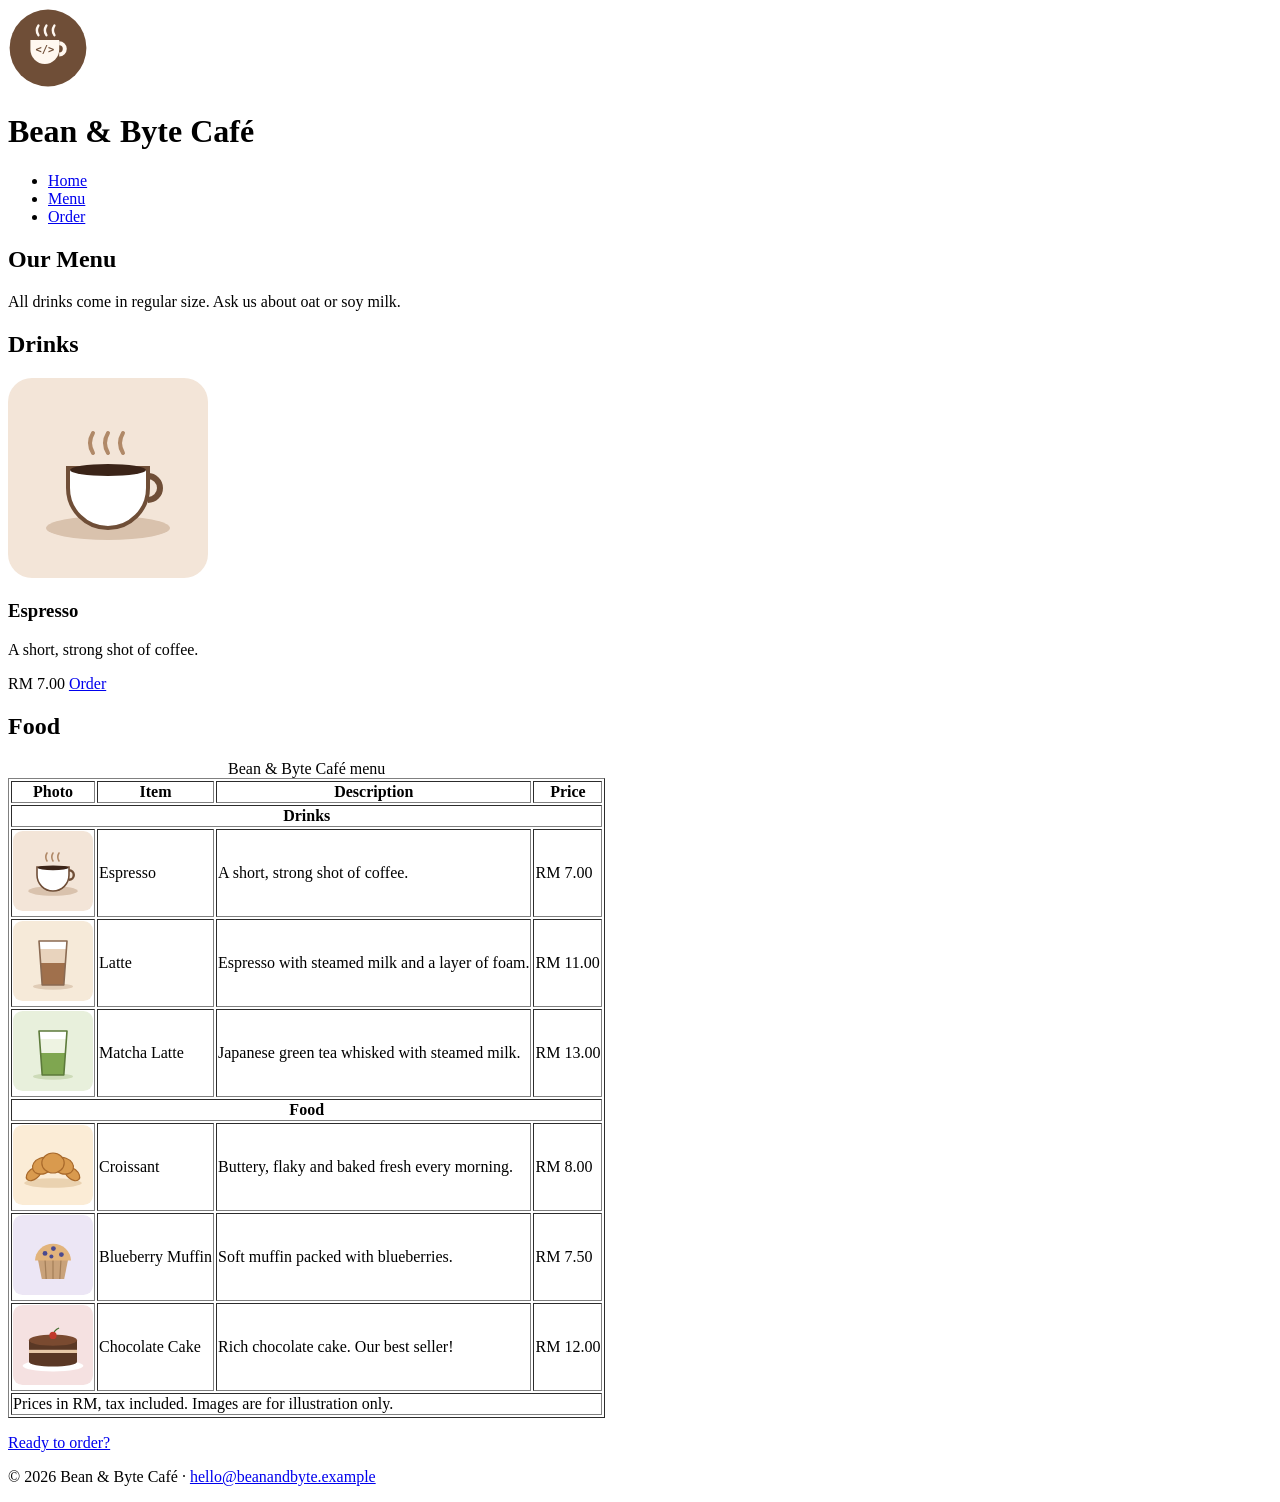
==== class-03/starter/menu.html @ 751a6757 "Merge branch 'tony0520:main' into main" ====
<!DOCTYPE html>
<html lang="en">
<head>
  <meta charset="UTF-8">
  <meta name="viewport" content="width=device-width, initial-scale=1.0">
  <title>Bean &amp; Byte Café | Menu</title>

  <!-- TODO 14 (Part C): Add Bootstrap's CSS here, the same <link> as in your index.html -->

  <!-- Our own CSS comes AFTER Bootstrap, so our rules win -->
  <link rel="stylesheet" href="css/style.css">
</head>
<body>
  <!-- TODO 14 (Part C): Replace this <header> with the navbar from your index.html.
       Make "Menu" the active link: move class="active" and aria-current="page" to it. -->
  <header>
    <img src="images/logo.svg" alt="Bean &amp; Byte Café logo" width="80" height="80">
    <h1>Bean &amp; Byte Café</h1>
    <nav>
      <ul>
        <li><a href="index.html">Home</a></li>
        <li><a href="menu.html">Menu</a></li>
        <li><a href="order.html">Order</a></li>
      </ul>
    </nav>
  </header>

  <!-- TODO 14 (Part C): Give <main> the classes container and py-4.
       The navbar has no <h1> any more, so change "Our Menu" to an <h1>, and give the next paragraph class="lead". -->
  <main>
    <h2>Our Menu</h2>
    <p>All drinks come in regular size. Ask us about oat or soy milk.</p>

    <h2 class="mt-4 mb-3">Drinks</h2>
    <!-- Each card is a column: 1 per row on phones, 2 on tablets (sm), 3 on laptops (lg) -->
    <div class="row">
      <div class="col-12 col-sm-6 col-lg-4 mb-4">
        <div class="card h-100">
          <img src="images/espresso.svg" class="card-img-top menu-photo" alt="A cup of espresso">
          <div class="card-body">
            <h3 class="card-title h5">Espresso</h3>
            <p class="card-text">A short, strong shot of coffee.</p>
          </div>
          <div class="card-footer d-flex justify-content-between align-items-center">
            <span class="price">RM 7.00</span>
            <a href="order.html" class="btn btn-cafe btn-sm">Order</a>
          </div>
        </div>
      </div>
      <!-- TODO 15 (Part C): Add the Latte and Matcha Latte cards here.
           Copy the Espresso card above and change the image, alt text, name, description and price.
           You'll find them in the old table below. -->
    </div>

    <h2 class="mt-2 mb-3">Food</h2>
    <!-- TODO 16 (Part C): Add a <div class="row"> with 3 cards: Croissant, Blueberry Muffin and Chocolate Cake.
         Then delete the old table and the "Ready to order?" link (every card has an Order button now),
         and add this note: <p class="text-muted small">Prices in RM, tax included. Images are for illustration only.</p> -->

    <!-- The old menu table from Class 2. Copy what you need into the cards, then delete it (TODO 16). -->
    <table border="1">
      <caption>Bean &amp; Byte Café menu</caption>
      <thead>
        <tr>
          <th>Photo</th>
          <th>Item</th>
          <th>Description</th>
          <th>Price</th>
        </tr>
      </thead>

      <tbody>
        <!-- colspan="4" makes one cell stretch across all 4 columns -->
        <tr>
          <th colspan="4">Drinks</th>
        </tr>
        <tr>
          <td><img src="images/espresso.svg" alt="A cup of espresso" width="80" height="80"></td>
          <td>Espresso</td>
          <td>A short, strong shot of coffee.</td>
          <td>RM 7.00</td>
        </tr>
        <tr>
          <td><img src="images/latte.svg" alt="A glass of latte" width="80" height="80"></td>
          <td>Latte</td>
          <td>Espresso with steamed milk and a layer of foam.</td>
          <td>RM 11.00</td>
        </tr>
        <tr>
          <td><img src="images/matcha-latte.svg" alt="A glass of matcha latte" width="80" height="80"></td>
          <td>Matcha Latte</td>
          <td>Japanese green tea whisked with steamed milk.</td>
          <td>RM 13.00</td>
        </tr>
      </tbody>

      <tbody>
        <tr>
          <th colspan="4">Food</th>
        </tr>
        <tr>
          <td><img src="images/croissant.svg" alt="A croissant" width="80" height="80"></td>
          <td>Croissant</td>
          <td>Buttery, flaky and baked fresh every morning.</td>
          <td>RM 8.00</td>
        </tr>
        <tr>
          <td><img src="images/muffin.svg" alt="A blueberry muffin" width="80" height="80"></td>
          <td>Blueberry Muffin</td>
          <td>Soft muffin packed with blueberries.</td>
          <td>RM 7.50</td>
        </tr>
        <tr>
          <td><img src="images/chocolate-cake.svg" alt="A chocolate cake with a cherry on top" width="80" height="80"></td>
          <td>Chocolate Cake</td>
          <td>Rich chocolate cake. Our best seller!</td>
          <td>RM 12.00</td>
        </tr>
      </tbody>

      <tfoot>
        <tr>
          <td colspan="4">Prices in RM, tax included. Images are for illustration only.</td>
        </tr>
      </tfoot>
    </table>

    <p><a href="order.html">Ready to order?</a></p>
  </main>

  <footer>
    <p>&copy; 2026 Bean &amp; Byte Café · <a href="mailto:hello@beanandbyte.example">hello@beanandbyte.example</a></p>
  </footer>

  <!-- TODO 14 (Part C): Add Bootstrap's <script> here, the same as in your index.html -->
</body>
</html>
---- class-03/starter/css/style.css ----
/*
  Bean & Byte Café: our own styles.
  This file is linked AFTER Bootstrap, so when both set the same thing, our rule wins.

  A rule looks like this:

    selector {
      property: value;
    }

  Save the file and look at the browser after every rule.
*/

/* ---------- The whole site ---------- */

/* TODO 2 (Part A): Style the whole page. Select body and set:
   background-color: #fbf5ec   (cream)
   color: #2a1d15              (dark brown text, softer than black)
   font-family: "Segoe UI", Roboto, Helvetica, Arial, sans-serif
   line-height: 1.6 */


/* TODO 3 (Part A): Select h1, h2, h3 (one rule, commas between them) and set:
   font-family: Georgia, "Times New Roman", serif
   color: #3b2418              (espresso brown) */


/* TODO 4 (Part A): Links. Select a and set color: #a8601f
   Then a second rule for a:hover (when the mouse is over a link) with color: #3b2418 */


/* TODO 5 (Part A): The box model. Select .box (the sections with class="box") and set:
   background-color: #ffffff
   border: 1px solid #e6d9ca
   border-radius: 12px
   padding: 24px               (space INSIDE the border)
   margin-bottom: 24px         (space OUTSIDE, below the box) */


/* TODO 6 (Part A): Flexbox. Opening hours with the day on the left and the time on the right.
   .hours        list-style: none; padding: 0;
   .hours li     display: flex; justify-content: space-between;
                 padding: 8px 0; border-bottom: 1px dashed #e6d9ca; */


/* TODO 7 (Part A): The footer bar.
   footer        background-color: #3b2418; color: #fbf5ec; text-align: center;
                 padding: 24px; margin-top: 40px;
   footer p      margin: 0;
   footer a      color: #f6c98f; */


/* ---------- Our touches on top of Bootstrap ---------- */

/* TODO 11 (Part B): Two classes of our own to use with Bootstrap.
   .bg-espresso          background-color: #3b2418;
   .btn-cafe             background-color: #c8873a; border-color: #c8873a; color: #ffffff;
   .btn-cafe:hover       background-color: #3b2418; border-color: #3b2418; color: #ffffff; */


/* TODO 17 (Part C): The menu cards.
   .menu-photo   height: 200px; padding: 16px; object-fit: contain; background-color: #f6ead9;
   .price        font-weight: 700; color: #a8601f; */
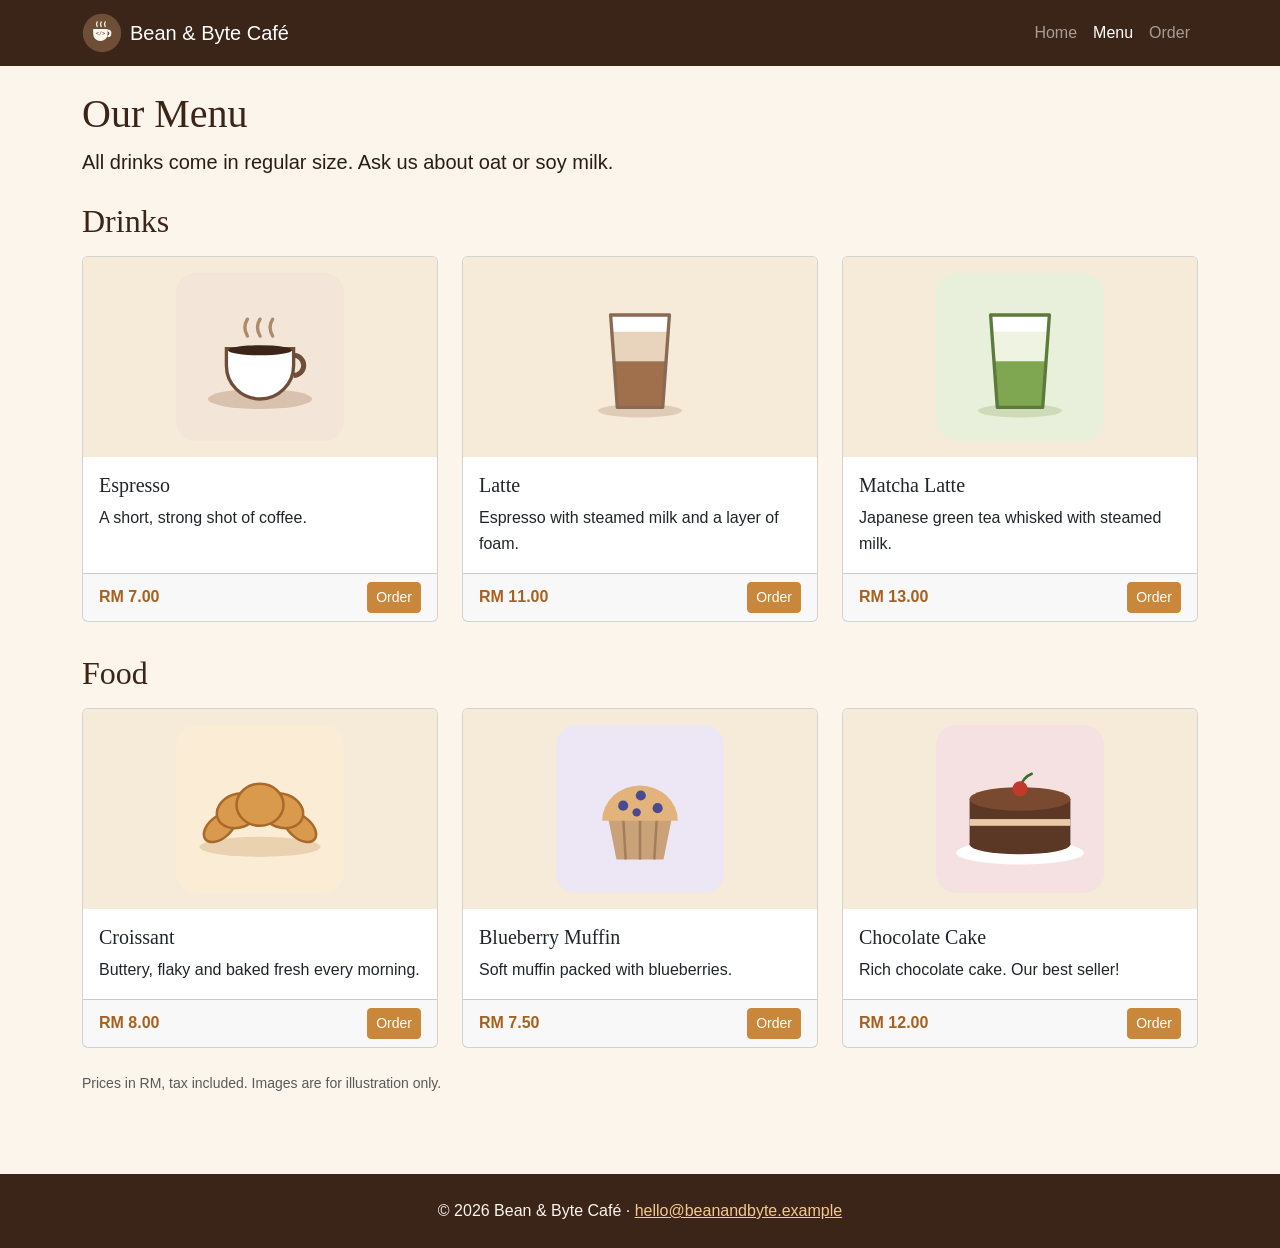
==== commit 695d90d4: "Complete Class 3 Bootstrap cafe pages" ====
--- a/class-03/starter/menu.html
+++ b/class-03/starter/menu.html
@@ -6,6 +6,7 @@
   <title>Bean &amp; Byte Café | Menu</title>
 
   <!-- TODO 14 (Part C): Add Bootstrap's CSS here, the same <link> as in your index.html -->
+   <link rel="stylesheet" href="https://cdn.jsdelivr.net/npm/bootstrap@5.3.8/dist/css/bootstrap.min.css" integrity="sha384-sRIl4kxILFvY47J16cr9ZwB07vP4J8+LH7qKQnuqkuIAvNWLzeN8tE5YBujZqJLB" crossorigin="anonymous">
 
   <!-- Our own CSS comes AFTER Bootstrap, so our rules win -->
   <link rel="stylesheet" href="css/style.css">
@@ -13,23 +14,45 @@
 <body>
   <!-- TODO 14 (Part C): Replace this <header> with the navbar from your index.html.
        Make "Menu" the active link: move class="active" and aria-current="page" to it. -->
-  <header>
-    <img src="images/logo.svg" alt="Bean &amp; Byte Café logo" width="80" height="80">
-    <h1>Bean &amp; Byte Café</h1>
-    <nav>
-      <ul>
-        <li><a href="index.html">Home</a></li>
-        <li><a href="menu.html">Menu</a></li>
-        <li><a href="order.html">Order</a></li>
-      </ul>
-    </nav>
-  </header>
+  
+<header>
+  <nav class="navbar navbar-expand-md navbar-dark bg-espresso">
+    <div class="container">
+      <a class="navbar-brand d-flex align-items-center gap-2" href="index.html">
+        <img src="images/logo.svg" alt="" width="40" height="40">
+        Bean &amp; Byte Café
+      </a>
+
+      <button class="navbar-toggler" type="button"
+        data-bs-toggle="collapse" data-bs-target="#main-menu"
+        aria-controls="main-menu" aria-expanded="false"
+        aria-label="Show the menu">
+        <span class="navbar-toggler-icon"></span>
+      </button>
+
+      <div class="collapse navbar-collapse" id="main-menu">
+        <ul class="navbar-nav ms-auto">
+          <li class="nav-item">
+            <a class="nav-link" href="index.html">Home</a>
+          </li>
+          <li class="nav-item">
+            <a class="nav-link active" aria-current="page" href="menu.html">Menu</a>
+          </li>
+          <li class="nav-item">
+            <a class="nav-link" href="order.html">Order</a>
+          </li>
+        </ul>
+      </div>
+    </div>
+  </nav>
+</header>
+
 
   <!-- TODO 14 (Part C): Give <main> the classes container and py-4.
        The navbar has no <h1> any more, so change "Our Menu" to an <h1>, and give the next paragraph class="lead". -->
-  <main>
-    <h2>Our Menu</h2>
-    <p>All drinks come in regular size. Ask us about oat or soy milk.</p>
+  <main class="container py-4">
+  <h1>Our Menu</h1>
+  <p class="lead">All drinks come in regular size. Ask us about oat or soy milk.</p>
 
     <h2 class="mt-4 mb-3">Drinks</h2>
     <!-- Each card is a column: 1 per row on phones, 2 on tablets (sm), 3 on laptops (lg) -->
@@ -50,6 +73,37 @@
       <!-- TODO 15 (Part C): Add the Latte and Matcha Latte cards here.
            Copy the Espresso card above and change the image, alt text, name, description and price.
            You'll find them in the old table below. -->
+           
+<div class="col-12 col-sm-6 col-lg-4 mb-4">
+  <div class="card h-100">
+    <img src="images/latte.svg" class="card-img-top menu-photo"
+      alt="A glass of latte">
+    <div class="card-body">
+      <h3 class="card-title h5">Latte</h3>
+      <p class="card-text">Espresso with steamed milk and a layer of foam.</p>
+    </div>
+    <div class="card-footer d-flex justify-content-between align-items-center">
+      <span class="price">RM 11.00</span>
+      <a href="order.html" class="btn btn-cafe btn-sm">Order</a>
+    </div>
+  </div>
+</div>
+
+<div class="col-12 col-sm-6 col-lg-4 mb-4">
+  <div class="card h-100">
+    <img src="images/matcha-latte.svg" class="card-img-top menu-photo"
+      alt="A glass of matcha latte">
+    <div class="card-body">
+      <h3 class="card-title h5">Matcha Latte</h3>
+      <p class="card-text">Japanese green tea whisked with steamed milk.</p>
+    </div>
+    <div class="card-footer d-flex justify-content-between align-items-center">
+      <span class="price">RM 13.00</span>
+      <a href="order.html" class="btn btn-cafe btn-sm">Order</a>
+    </div>
+  </div>
+</div>
+
     </div>
 
     <h2 class="mt-2 mb-3">Food</h2>
@@ -58,74 +112,56 @@
          and add this note: <p class="text-muted small">Prices in RM, tax included. Images are for illustration only.</p> -->
 
     <!-- The old menu table from Class 2. Copy what you need into the cards, then delete it (TODO 16). -->
-    <table border="1">
-      <caption>Bean &amp; Byte Café menu</caption>
-      <thead>
-        <tr>
-          <th>Photo</th>
-          <th>Item</th>
-          <th>Description</th>
-          <th>Price</th>
-        </tr>
-      </thead>
+<div class="row">
+  <div class="col-12 col-sm-6 col-lg-4 mb-4">
+    <div class="card h-100">
+      <img src="images/croissant.svg" class="card-img-top menu-photo"
+        alt="A croissant">
+      <div class="card-body">
+        <h3 class="card-title h5">Croissant</h3>
+        <p class="card-text">Buttery, flaky and baked fresh every morning.</p>
+      </div>
+      <div class="card-footer d-flex justify-content-between align-items-center">
+        <span class="price">RM 8.00</span>
+        <a href="order.html" class="btn btn-cafe btn-sm">Order</a>
+      </div>
+    </div>
+  </div>
 
-      <tbody>
-        <!-- colspan="4" makes one cell stretch across all 4 columns -->
-        <tr>
-          <th colspan="4">Drinks</th>
-        </tr>
-        <tr>
-          <td><img src="images/espresso.svg" alt="A cup of espresso" width="80" height="80"></td>
-          <td>Espresso</td>
-          <td>A short, strong shot of coffee.</td>
-          <td>RM 7.00</td>
-        </tr>
-        <tr>
-          <td><img src="images/latte.svg" alt="A glass of latte" width="80" height="80"></td>
-          <td>Latte</td>
-          <td>Espresso with steamed milk and a layer of foam.</td>
-          <td>RM 11.00</td>
-        </tr>
-        <tr>
-          <td><img src="images/matcha-latte.svg" alt="A glass of matcha latte" width="80" height="80"></td>
-          <td>Matcha Latte</td>
-          <td>Japanese green tea whisked with steamed milk.</td>
-          <td>RM 13.00</td>
-        </tr>
-      </tbody>
+  <div class="col-12 col-sm-6 col-lg-4 mb-4">
+    <div class="card h-100">
+      <img src="images/muffin.svg" class="card-img-top menu-photo"
+        alt="A blueberry muffin">
+      <div class="card-body">
+        <h3 class="card-title h5">Blueberry Muffin</h3>
+        <p class="card-text">Soft muffin packed with blueberries.</p>
+      </div>
+      <div class="card-footer d-flex justify-content-between align-items-center">
+        <span class="price">RM 7.50</span>
+        <a href="order.html" class="btn btn-cafe btn-sm">Order</a>
+      </div>
+    </div>
+  </div>
 
-      <tbody>
-        <tr>
-          <th colspan="4">Food</th>
-        </tr>
-        <tr>
-          <td><img src="images/croissant.svg" alt="A croissant" width="80" height="80"></td>
-          <td>Croissant</td>
-          <td>Buttery, flaky and baked fresh every morning.</td>
-          <td>RM 8.00</td>
-        </tr>
-        <tr>
-          <td><img src="images/muffin.svg" alt="A blueberry muffin" width="80" height="80"></td>
-          <td>Blueberry Muffin</td>
-          <td>Soft muffin packed with blueberries.</td>
-          <td>RM 7.50</td>
-        </tr>
-        <tr>
-          <td><img src="images/chocolate-cake.svg" alt="A chocolate cake with a cherry on top" width="80" height="80"></td>
-          <td>Chocolate Cake</td>
-          <td>Rich chocolate cake. Our best seller!</td>
-          <td>RM 12.00</td>
-        </tr>
-      </tbody>
+  <div class="col-12 col-sm-6 col-lg-4 mb-4">
+    <div class="card h-100">
+      <img src="images/chocolate-cake.svg" class="card-img-top menu-photo"
+        alt="A chocolate cake with a cherry on top">
+      <div class="card-body">
+        <h3 class="card-title h5">Chocolate Cake</h3>
+        <p class="card-text">Rich chocolate cake. Our best seller!</p>
+      </div>
+      <div class="card-footer d-flex justify-content-between align-items-center">
+        <span class="price">RM 12.00</span>
+        <a href="order.html" class="btn btn-cafe btn-sm">Order</a>
+      </div>
+    </div>
+  </div>
+</div>
 
-      <tfoot>
-        <tr>
-          <td colspan="4">Prices in RM, tax included. Images are for illustration only.</td>
-        </tr>
-      </tfoot>
-    </table>
-
-    <p><a href="order.html">Ready to order?</a></p>
+<p class="text-muted small">
+  Prices in RM, tax included. Images are for illustration only.
+</p>
   </main>
 
   <footer>
@@ -133,5 +169,10 @@
   </footer>
 
   <!-- TODO 14 (Part C): Add Bootstrap's <script> here, the same as in your index.html -->
+    
+  <script src="https://cdn.jsdelivr.net/npm/bootstrap@5.3.8/dist/js/bootstrap.bundle.min.js"
+    integrity="sha384-FKyoEForCGlyvwx9Hj09JcYn3nv7wiPVlz7YYwJrWVcXK/BmnVDxM+D2scQbITxI"
+    crossorigin="anonymous"></script>
 </body>
 </html>
+
--- a/class-03/starter/css/style.css
+++ b/class-03/starter/css/style.css
@@ -1,3 +1,4 @@
+
 /*
   Bean & Byte Café: our own styles.
   This file is linked AFTER Bootstrap, so when both set the same thing, our rule wins.
@@ -19,15 +20,34 @@
    font-family: "Segoe UI", Roboto, Helvetica, Arial, sans-serif
    line-height: 1.6 */
 
+body {
+  background-color: #fbf5ec;
+  color: #2a1d15;
+  font-family: "Segoe UI", Roboto, Helvetica, Arial, sans-serif;
+  line-height: 1.6;
+}
 
 /* TODO 3 (Part A): Select h1, h2, h3 (one rule, commas between them) and set:
    font-family: Georgia, "Times New Roman", serif
    color: #3b2418              (espresso brown) */
 
+h1,
+h2,
+h3 {
+  font-family: Georgia, "Times New Roman", serif;
+  color: #3b2418;
+}
 
 /* TODO 4 (Part A): Links. Select a and set color: #a8601f
    Then a second rule for a:hover (when the mouse is over a link) with color: #3b2418 */
 
+a {
+  color: #a8601f;
+}
+
+a:hover {
+  color: #3b2418;
+}
 
 /* TODO 5 (Part A): The box model. Select .box (the sections with class="box") and set:
    background-color: #ffffff
@@ -36,12 +56,30 @@
    padding: 24px               (space INSIDE the border)
    margin-bottom: 24px         (space OUTSIDE, below the box) */
 
+.box {
+  background-color: #ffffff;
+  border: 1px solid #e6d9ca;
+  border-radius: 12px;
+  padding: 24px;
+  margin-bottom: 24px;
+}
 
 /* TODO 6 (Part A): Flexbox. Opening hours with the day on the left and the time on the right.
    .hours        list-style: none; padding: 0;
    .hours li     display: flex; justify-content: space-between;
                  padding: 8px 0; border-bottom: 1px dashed #e6d9ca; */
 
+.hours {
+  list-style: none;
+  padding: 0;
+}
+
+.hours li {
+  display: flex;
+  justify-content: space-between;
+  padding: 8px 0;
+  border-bottom: 1px dashed #e6d9ca;
+}
 
 /* TODO 7 (Part A): The footer bar.
    footer        background-color: #3b2418; color: #fbf5ec; text-align: center;
@@ -49,6 +87,21 @@
    footer p      margin: 0;
    footer a      color: #f6c98f; */
 
+footer {
+  background-color: #3b2418;
+  color: #fbf5ec;
+  text-align: center;
+  padding: 24px;
+  margin-top: 40px;
+}
+
+footer p {
+  margin: 0;
+}
+
+footer a {
+  color: #f6c98f;
+}
 
 /* ---------- Our touches on top of Bootstrap ---------- */
 
@@ -57,8 +110,34 @@
    .btn-cafe             background-color: #c8873a; border-color: #c8873a; color: #ffffff;
    .btn-cafe:hover       background-color: #3b2418; border-color: #3b2418; color: #ffffff; */
 
+.bg-espresso {
+  background-color: #3b2418;
+}
+
+.btn-cafe {
+  background-color: #c8873a;
+  border-color: #c8873a;
+  color: #ffffff;
+}
+
+.btn-cafe:hover {
+  background-color: #3b2418;
+  border-color: #3b2418;
+  color: #ffffff;
+}
 
 /* TODO 17 (Part C): The menu cards.
    .menu-photo   height: 200px; padding: 16px; object-fit: contain; background-color: #f6ead9;
    .price        font-weight: 700; color: #a8601f; */
 
+.menu-photo {
+  height: 200px;
+  padding: 16px;
+  object-fit: contain;
+  background-color: #f6ead9;
+}
+
+.price {
+  font-weight: 700;
+  color: #a8601f;
+}
